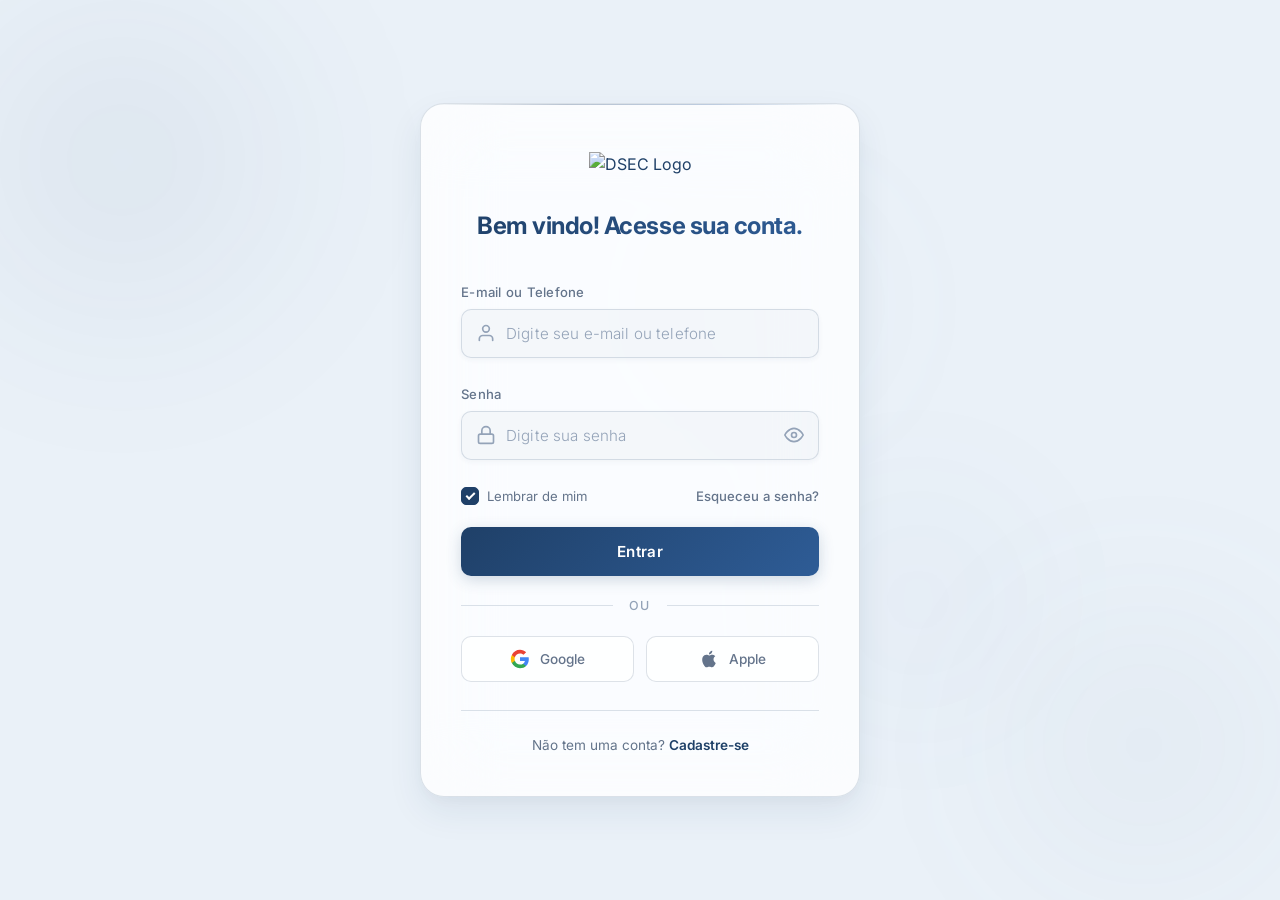
==== index.html @ 4c67d1b2 "primeiro commit" ====
<!DOCTYPE html>
<html lang="pt-BR">
<head>
  <meta charset="UTF-8">
  <meta name="viewport" content="width=device-width, initial-scale=1.0">
  <meta name="description" content="Login - Acesse sua conta">
  <title>Login | Acesse sua conta</title>
  <link rel="preconnect" href="https://fonts.googleapis.com">
  <link rel="preconnect" href="https://fonts.gstatic.com" crossorigin>
  <link href="https://fonts.googleapis.com/css2?family=Inter:wght@300;400;500;600;700;800&display=swap" rel="stylesheet">
  <link rel="stylesheet" href="style.css">
</head>
<body>
  <div class="bg-orbs" aria-hidden="true">
    <div class="orb orb-1"></div>
    <div class="orb orb-2"></div>
    <div class="orb orb-3"></div>
    <div class="orb orb-4"></div>
  </div>

  <main class="login-container">
    <div class="login-card" id="loginCard">
      <div class="brand">
        <div class="brand-icon" id="brandIcon" style="background: transparent; box-shadow: none; width: auto; height: auto;">
          <img src="logo.png" alt="DSEC Logo" class="brand-logo" style="max-width: 160px; height: auto;">
        </div>
        <h1 class="brand-name" style="font-size: 1.5rem; margin-top: 10px;">Bem vindo! Acesse sua conta.</h1>
      </div>

      <form id="loginForm" class="login-form" autocomplete="off" novalidate>
        <div class="form-group" id="identityGroup">
          <label for="identity" class="form-label" id="identityLabel">E-mail ou Telefone</label>
          <div class="input-wrapper" id="identityWrapper">
            <span class="input-icon" id="identityIcon">
              <svg width="20" height="20" viewBox="0 0 24 24" fill="none" stroke="currentColor" stroke-width="2" stroke-linecap="round" stroke-linejoin="round"><path d="M20 21v-2a4 4 0 0 0-4-4H8a4 4 0 0 0-4 4v2"/><circle cx="12" cy="7" r="4"/></svg>
            </span>
            <input type="text" id="identity" class="form-input" placeholder="Digite seu e-mail ou telefone" required autocomplete="off">
            <span class="input-badge" id="identityBadge"></span>
          </div>
          <span class="form-error" id="identityError"></span>
        </div>

        <div class="form-group" id="passwordGroup">
          <label for="password" class="form-label">Senha</label>
          <div class="input-wrapper">
            <span class="input-icon">
              <svg width="20" height="20" viewBox="0 0 24 24" fill="none" stroke="currentColor" stroke-width="2" stroke-linecap="round" stroke-linejoin="round"><rect x="3" y="11" width="18" height="11" rx="2"/><path d="M7 11V7a5 5 0 0 1 10 0v4"/></svg>
            </span>
            <input type="password" id="password" class="form-input" placeholder="Digite sua senha" required autocomplete="off">
            <button type="button" class="toggle-password" id="togglePassword" aria-label="Mostrar senha">
              <svg id="eyeOpen" width="20" height="20" viewBox="0 0 24 24" fill="none" stroke="currentColor" stroke-width="2" stroke-linecap="round" stroke-linejoin="round"><path d="M1 12s4-8 11-8 11 8 11 8-4 8-11 8-11-8-11-8z"/><circle cx="12" cy="12" r="3"/></svg>
              <svg id="eyeClosed" width="20" height="20" viewBox="0 0 24 24" fill="none" stroke="currentColor" stroke-width="2" stroke-linecap="round" stroke-linejoin="round" style="display:none"><path d="M17.94 17.94A10.07 10.07 0 0 1 12 20c-7 0-11-8-11-8a18.45 18.45 0 0 1 5.06-5.94M9.9 4.24A9.12 9.12 0 0 1 12 4c7 0 11 8 11 8a18.5 18.5 0 0 1-2.16 3.19m-6.72-1.07a3 3 0 1 1-4.24-4.24"/><line x1="1" y1="1" x2="23" y2="23"/></svg>
            </button>
          </div>
          <span class="form-error" id="passwordError"></span>
        </div>

        <div class="form-options">
          <label class="checkbox-wrapper" id="rememberWrapper">
            <input type="checkbox" id="rememberMe" checked>
            <span class="checkbox-custom"></span>
            <span class="checkbox-label">Lembrar de mim</span>
          </label>
          <a href="#" class="forgot-link" id="forgotPassword">Esqueceu a senha?</a>
        </div>

        <button type="submit" class="btn-login" id="btnLogin">
          <span class="btn-text">Entrar</span>
          <span class="btn-loader" id="btnLoader"><svg width="20" height="20" viewBox="0 0 24 24" class="spinner"><circle cx="12" cy="12" r="10" fill="none" stroke="currentColor" stroke-width="3" stroke-dasharray="31.4 31.4" stroke-linecap="round"/></svg></span>
        </button>

        <div class="divider"><span class="divider-line"></span><span class="divider-text">ou</span><span class="divider-line"></span></div>

        <div class="social-buttons">
          <button type="button" class="btn-social" id="btnGoogle" aria-label="Google">
            <svg width="20" height="20" viewBox="0 0 24 24"><path d="M22.56 12.25c0-.78-.07-1.53-.2-2.25H12v4.26h5.92a5.06 5.06 0 0 1-2.2 3.32v2.77h3.57c2.08-1.92 3.28-4.74 3.28-8.1z" fill="#4285F4"/><path d="M12 23c2.97 0 5.46-.98 7.28-2.66l-3.57-2.77c-.98.66-2.23 1.06-3.71 1.06-2.86 0-5.29-1.93-6.16-4.53H2.18v2.84C3.99 20.53 7.7 23 12 23z" fill="#34A853"/><path d="M5.84 14.09c-.22-.66-.35-1.36-.35-2.09s.13-1.43.35-2.09V7.07H2.18C1.43 8.55 1 10.22 1 12s.43 3.45 1.18 4.93l2.85-2.22.81-.62z" fill="#FBBC05"/><path d="M12 5.38c1.62 0 3.06.56 4.21 1.64l3.15-3.15C17.45 2.09 14.97 1 12 1 7.7 1 3.99 3.47 2.18 7.07l3.66 2.84c.87-2.6 3.3-4.53 6.16-4.53z" fill="#EA4335"/></svg>
            <span>Google</span>
          </button>
          <button type="button" class="btn-social" id="btnApple" aria-label="Apple">
            <svg width="20" height="20" viewBox="0 0 24 24" fill="currentColor"><path d="M18.71 19.5c-.83 1.24-1.71 2.45-3.05 2.47-1.34.03-1.77-.79-3.29-.79-1.53 0-2 .77-3.27.82-1.31.05-2.3-1.32-3.14-2.53C4.25 17 2.94 12.45 4.7 9.39c.87-1.52 2.43-2.48 4.12-2.51 1.28-.02 2.5.87 3.29.87.78 0 2.26-1.07 3.8-.91.65.03 2.47.26 3.64 1.98-.09.06-2.17 1.28-2.15 3.81.03 3.02 2.65 4.03 2.68 4.04-.03.07-.42 1.44-1.38 2.83M13 3.5c.73-.83 1.94-1.46 2.94-1.5.13 1.17-.34 2.35-1.04 3.19-.69.85-1.83 1.51-2.95 1.42-.15-1.15.41-2.35 1.05-3.11z"/></svg>
            <span>Apple</span>
          </button>
        </div>
      </form>

      <div class="signup-link">
        <p>Não tem uma conta? <a href="#" id="signupLink">Cadastre-se</a></p>
      </div>
    </div>

    <div class="login-card" id="signupCard" style="display: none;">
      <div class="brand">
        <div class="brand-icon" style="background: transparent; box-shadow: none; width: auto; height: auto;">
          <img src="logo.png" alt="DSEC Logo" class="brand-logo" style="max-width: 160px; height: auto;">
        </div>
        <h1 class="brand-name" style="font-size: 1.5rem; margin-top: 10px;">Cadastre-se</h1>
        <p class="brand-subtitle">Crie sua conta para começar.</p>
      </div>

      <form id="signupForm" class="login-form" autocomplete="off" novalidate>
        <div class="form-group" id="signupNameGroup">
          <label for="signupName" class="form-label">Nome Completo</label>
          <div class="input-wrapper">
            <span class="input-icon">
              <svg width="20" height="20" viewBox="0 0 24 24" fill="none" stroke="currentColor" stroke-width="2" stroke-linecap="round" stroke-linejoin="round"><path d="M20 21v-2a4 4 0 0 0-4-4H8a4 4 0 0 0-4 4v2"/><circle cx="12" cy="7" r="4"/></svg>
            </span>
            <input type="text" id="signupName" class="form-input" placeholder="Digite seu nome completo" required autocomplete="name">
          </div>
          <span class="form-error" id="signupNameError"></span>
        </div>

        <div class="form-group" id="signupIdentityGroup">
          <label for="signupIdentity" class="form-label" id="signupIdentityLabel">E-mail ou Telefone</label>
          <div class="input-wrapper" id="signupIdentityWrapper">
            <span class="input-icon" id="signupIdentityIcon">
              <svg width="20" height="20" viewBox="0 0 24 24" fill="none" stroke="currentColor" stroke-width="2" stroke-linecap="round" stroke-linejoin="round"><path d="M20 21v-2a4 4 0 0 0-4-4H8a4 4 0 0 0-4 4v2"/><circle cx="12" cy="7" r="4"/></svg>
            </span>
            <input type="text" id="signupIdentity" class="form-input" placeholder="Digite seu e-mail ou telefone" required autocomplete="off">
            <span class="input-badge" id="signupIdentityBadge"></span>
          </div>
          <span class="form-error" id="signupIdentityError"></span>
        </div>

        <div class="form-group" id="signupPasswordGroup">
          <label for="signupPassword" class="form-label">Senha</label>
          <div class="input-wrapper">
            <span class="input-icon">
              <svg width="20" height="20" viewBox="0 0 24 24" fill="none" stroke="currentColor" stroke-width="2" stroke-linecap="round" stroke-linejoin="round"><rect x="3" y="11" width="18" height="11" rx="2"/><path d="M7 11V7a5 5 0 0 1 10 0v4"/></svg>
            </span>
            <input type="password" id="signupPassword" class="form-input" placeholder="Crie uma senha" required autocomplete="new-password">
            <button type="button" class="toggle-password" id="toggleSignupPassword" aria-label="Mostrar senha">
              <svg id="signupEyeOpen" width="20" height="20" viewBox="0 0 24 24" fill="none" stroke="currentColor" stroke-width="2" stroke-linecap="round" stroke-linejoin="round"><path d="M1 12s4-8 11-8 11 8 11 8-4 8-11 8-11-8-11-8z"/><circle cx="12" cy="12" r="3"/></svg>
              <svg id="signupEyeClosed" width="20" height="20" viewBox="0 0 24 24" fill="none" stroke="currentColor" stroke-width="2" stroke-linecap="round" stroke-linejoin="round" style="display:none"><path d="M17.94 17.94A10.07 10.07 0 0 1 12 20c-7 0-11-8-11-8a18.45 18.45 0 0 1 5.06-5.94M9.9 4.24A9.12 9.12 0 0 1 12 4c7 0 11 8 11 8a18.5 18.5 0 0 1-2.16 3.19m-6.72-1.07a3 3 0 1 1-4.24-4.24"/><line x1="1" y1="1" x2="23" y2="23"/></svg>
            </button>
          </div>
          <span class="form-error" id="signupPasswordError"></span>
        </div>

        <button type="submit" class="btn-login" id="btnSignup">
          <span class="btn-text">Criar Conta</span>
          <span class="btn-loader" id="btnSignupLoader"><svg width="20" height="20" viewBox="0 0 24 24" class="spinner"><circle cx="12" cy="12" r="10" fill="none" stroke="currentColor" stroke-width="3" stroke-dasharray="31.4 31.4" stroke-linecap="round"/></svg></span>
        </button>
      </form>

      <div class="signup-link">
        <p>Já tem uma conta? <a href="#" id="backToLoginLink">Entrar</a></p>
      </div>
    </div>
  </main>

  <div class="toast" id="toast"><span class="toast-icon" id="toastIcon"></span><span class="toast-message" id="toastMessage"></span></div>
  <script src="script.js"></script>
</body>
</html>
---- style.css ----
/* ============================================
   DESIGN SYSTEM TOKENS
   ============================================ */
:root {
  --clr-bg: #eaf1f8;
  --clr-surface: rgba(255, 255, 255, 0.8);
  --clr-surface-hover: rgba(255, 255, 255, 0.95);
  --clr-border: rgba(31, 64, 104, 0.15);
  --clr-border-focus: rgba(31, 64, 104, 0.5);
  --clr-text: #1f4068;
  --clr-text-muted: #64748b;
  --clr-text-subtle: #94a3b8;
  --clr-primary: #1f4068;
  --clr-primary-hover: #152c48;
  --clr-primary-glow: rgba(31, 64, 104, 0.2);
  --clr-accent: #2e5c96;
  --clr-error: #ef4444;
  --clr-error-bg: rgba(239, 68, 68, 0.1);
  --clr-success: #10b981;
  --clr-success-bg: rgba(16, 185, 129, 0.1);
  --radius-sm: 10px;
  --radius-md: 16px;
  --radius-lg: 24px;
  --radius-full: 9999px;
  --shadow-card: 0 15px 35px rgba(31, 64, 104, 0.08), 0 5px 15px rgba(0, 0, 0, 0.03);
  --shadow-input: 0 2px 5px rgba(31, 64, 104, 0.05);
  --shadow-btn: 0 4px 15px rgba(31, 64, 104, 0.2);
  --transition-fast: 0.2s cubic-bezier(0.4, 0, 0.2, 1);
  --transition-smooth: 0.4s cubic-bezier(0.4, 0, 0.2, 1);
  --transition-spring: 0.5s cubic-bezier(0.34, 1.56, 0.64, 1);
  --font: 'Inter', -apple-system, BlinkMacSystemFont, 'Segoe UI', sans-serif;
}

/* ============================================
   RESET & BASE
   ============================================ */
*,
*::before,
*::after {
  margin: 0;
  padding: 0;
  box-sizing: border-box;
}

html {
  font-size: 16px;
  -webkit-font-smoothing: antialiased;
  -moz-osx-font-smoothing: grayscale;
}

body {
  font-family: var(--font);
  background: var(--clr-bg);
  color: var(--clr-text);
  min-height: 100vh;
  overflow-x: hidden;
  line-height: 1.6;
}

a {
  color: var(--clr-primary);
  text-decoration: none;
  transition: color var(--transition-fast);
}

a:hover {
  color: #a78bfa;
}

button {
  cursor: pointer;
  border: none;
  background: none;
  font-family: inherit;
}

input {
  font-family: inherit;
}

/* ============================================
   ANIMATED BACKGROUND
   ============================================ */
.bg-orbs {
  position: fixed;
  inset: 0;
  z-index: 0;
  pointer-events: none;
  overflow: hidden;
}

.orb {
  position: absolute;
  border-radius: 50%;
  filter: blur(80px);
  opacity: 0.5;
  animation: orbFloat 20s ease-in-out infinite alternate;
}

.orb-1 {
  width: 500px;
  height: 500px;
  background: radial-gradient(circle, rgba(31, 64, 104, 0.15), transparent 70%);
  top: -10%;
  left: -10%;
  animation-duration: 18s;
}

.orb-2 {
  width: 400px;
  height: 400px;
  background: radial-gradient(circle, rgba(122, 139, 153, 0.15), transparent 70%);
  bottom: -5%;
  right: -5%;
  animation-duration: 22s;
  animation-delay: -5s;
}

.orb-3 {
  width: 300px;
  height: 300px;
  background: radial-gradient(circle, rgba(46, 92, 150, 0.1), transparent 70%);
  top: 50%;
  left: 60%;
  animation-duration: 25s;
  animation-delay: -10s;
}

.orb-4 {
  width: 250px;
  height: 250px;
  background: radial-gradient(circle, rgba(160, 175, 192, 0.15), transparent 70%);
  top: 20%;
  right: 30%;
  animation-duration: 15s;
  animation-delay: -3s;
}

@keyframes orbFloat {
  0% {
    transform: translate(0, 0) scale(1);
  }

  33% {
    transform: translate(60px, -40px) scale(1.1);
  }

  66% {
    transform: translate(-30px, 50px) scale(0.95);
  }

  100% {
    transform: translate(40px, 20px) scale(1.05);
  }
}

/* ============================================
   LOGIN CONTAINER & CARD
   ============================================ */
.login-container {
  display: flex;
  align-items: center;
  justify-content: center;
  min-height: 100vh;
  padding: 24px;
  position: relative;
  z-index: 1;
}

.login-card {
  width: 100%;
  max-width: 440px;
  background: var(--clr-surface);
  backdrop-filter: blur(40px) saturate(150%);
  -webkit-backdrop-filter: blur(40px) saturate(150%);
  border: 1px solid var(--clr-border);
  border-radius: var(--radius-lg);
  padding: 48px 40px 40px;
  box-shadow: var(--shadow-card);
  animation: cardEntrance 0.8s var(--transition-smooth) both;
  position: relative;
  overflow: hidden;
}

.login-card::before {
  content: '';
  position: absolute;
  top: 0;
  left: 0;
  right: 0;
  height: 1px;
  background: linear-gradient(90deg, transparent, rgba(31, 64, 104, 0.3), rgba(46, 92, 150, 0.3), transparent);
}

@keyframes cardEntrance {
  from {
    opacity: 0;
    transform: translateY(30px) scale(0.97);
  }

  to {
    opacity: 1;
    transform: translateY(0) scale(1);
  }
}

/* ============================================
   BRAND / HEADER
   ============================================ */
.brand {
  text-align: center;
  margin-bottom: 36px;
}

.brand-icon {
  display: inline-flex;
  align-items: center;
  justify-content: center;
  width: 64px;
  height: 64px;
  background: rgba(139, 92, 246, 0.1);
  border-radius: var(--radius-md);
  margin-bottom: 20px;
  animation: iconPulse 3s ease-in-out infinite;
}

@keyframes iconPulse {

  0%,
  100% {
    box-shadow: 0 0 0 0 rgba(139, 92, 246, 0.2);
  }

  50% {
    box-shadow: 0 0 0 12px rgba(139, 92, 246, 0);
  }
}

.brand-name {
  font-size: 1.75rem;
  font-weight: 700;
  letter-spacing: -0.02em;
  background: linear-gradient(135deg, var(--clr-primary), var(--clr-accent));
  -webkit-background-clip: text;
  -webkit-text-fill-color: transparent;
  background-clip: text;
}

.brand-subtitle {
  font-size: 0.9rem;
  color: var(--clr-text-muted);
  margin-top: 6px;
  font-weight: 400;
}

/* ============================================
   FORM ELEMENTS
   ============================================ */
.login-form {
  display: flex;
  flex-direction: column;
  gap: 20px;
}

.form-group {
  display: flex;
  flex-direction: column;
  gap: 6px;
}

.form-label {
  font-size: 0.82rem;
  font-weight: 500;
  color: var(--clr-text-muted);
  letter-spacing: 0.02em;
  transition: color var(--transition-fast);
}

.form-group:focus-within .form-label {
  color: var(--clr-primary);
}

.input-wrapper {
  position: relative;
  display: flex;
  align-items: center;
  background: rgba(31, 64, 104, 0.03);
  border: 1px solid var(--clr-border);
  border-radius: var(--radius-sm);
  transition: all var(--transition-fast);
  box-shadow: var(--shadow-input);
}

.input-wrapper:hover {
  border-color: rgba(31, 64, 104, 0.15);
  background: rgba(31, 64, 104, 0.05);
}

.input-wrapper:focus-within {
  border-color: var(--clr-border-focus);
  box-shadow: 0 0 0 3px var(--clr-primary-glow), var(--shadow-input);
  background: rgba(31, 64, 104, 0.05);
}

.input-wrapper.error {
  border-color: var(--clr-error);
  box-shadow: 0 0 0 3px var(--clr-error-bg);
}

.input-wrapper.success {
  border-color: var(--clr-success);
}

.input-icon {
  display: flex;
  align-items: center;
  justify-content: center;
  padding-left: 14px;
  color: var(--clr-text-subtle);
  transition: color var(--transition-fast);
  flex-shrink: 0;
}

.input-wrapper:focus-within .input-icon {
  color: var(--clr-primary);
}

.form-input {
  width: 100%;
  padding: 14px 14px 14px 10px;
  background: transparent;
  border: none;
  outline: none;
  color: var(--clr-text);
  font-size: 0.95rem;
  letter-spacing: 0.01em;
}

.form-input::placeholder {
  color: var(--clr-text-subtle);
  font-weight: 300;
}

.input-badge {
  position: absolute;
  right: 12px;
  top: 50%;
  transform: translateY(-50%);
  font-size: 0.65rem;
  font-weight: 600;
  padding: 2px 8px;
  border-radius: var(--radius-full);
  text-transform: uppercase;
  letter-spacing: 0.08em;
  opacity: 0;
  transition: all var(--transition-spring);
  pointer-events: none;
}

.input-badge.show {
  opacity: 1;
}

.input-badge.email {
  background: rgba(99, 102, 241, 0.15);
  color: #818cf8;
}

.input-badge.phone {
  background: rgba(16, 185, 129, 0.15);
  color: #34d399;
}

.form-error {
  font-size: 0.78rem;
  color: var(--clr-error);
  min-height: 0;
  overflow: hidden;
  transition: all var(--transition-fast);
  opacity: 0;
  max-height: 0;
}

.form-error.show {
  opacity: 1;
  max-height: 30px;
  margin-top: 2px;
}

/* ============================================
   TOGGLE PASSWORD
   ============================================ */
.toggle-password {
  display: flex;
  align-items: center;
  justify-content: center;
  padding: 0 14px;
  color: var(--clr-text-subtle);
  transition: color var(--transition-fast);
  flex-shrink: 0;
}

.toggle-password:hover {
  color: var(--clr-text);
}

/* ============================================
   FORM OPTIONS ROW
   ============================================ */
.form-options {
  display: flex;
  align-items: center;
  justify-content: space-between;
  gap: 8px;
}

.checkbox-wrapper {
  display: flex;
  align-items: center;
  gap: 8px;
  cursor: pointer;
  user-select: none;
}

.checkbox-wrapper input[type="checkbox"] {
  display: none;
}

.checkbox-custom {
  width: 18px;
  height: 18px;
  border: 1.5px solid var(--clr-border);
  border-radius: 5px;
  display: flex;
  align-items: center;
  justify-content: center;
  transition: all var(--transition-fast);
  position: relative;
  flex-shrink: 0;
  background: rgba(31, 64, 104, 0.03);
}

.checkbox-wrapper input:checked+.checkbox-custom {
  background: var(--clr-primary);
  border-color: var(--clr-primary);
}

.checkbox-wrapper input:checked+.checkbox-custom::after {
  content: '';
  width: 5px;
  height: 9px;
  border: 2px solid #fff;
  border-top: none;
  border-left: none;
  transform: rotate(45deg) translate(-1px, -1px);
}

.checkbox-label {
  font-size: 0.82rem;
  color: var(--clr-text-muted);
}

.forgot-link {
  font-size: 0.82rem;
  font-weight: 500;
  color: var(--clr-text-muted);
  transition: color var(--transition-fast);
}

.forgot-link:hover {
  color: var(--clr-primary);
}

/* ============================================
   LOGIN BUTTON
   ============================================ */
.btn-login {
  position: relative;
  width: 100%;
  padding: 15px 24px;
  background: linear-gradient(135deg, var(--clr-primary), var(--clr-accent));
  color: #fff;
  font-size: 0.95rem;
  font-weight: 600;
  border-radius: var(--radius-sm);
  letter-spacing: 0.02em;
  box-shadow: var(--shadow-btn);
  transition: all var(--transition-fast);
  overflow: hidden;
  display: flex;
  align-items: center;
  justify-content: center;
}

.btn-login::before {
  content: '';
  position: absolute;
  inset: 0;
  background: linear-gradient(135deg, rgba(255, 255, 255, 0.15), transparent);
  opacity: 0;
  transition: opacity var(--transition-fast);
}

.btn-login:hover::before {
  opacity: 1;
}

.btn-login:hover {
  transform: translateY(-1px);
  box-shadow: 0 6px 30px rgba(139, 92, 246, 0.45);
}

.btn-login:active {
  transform: translateY(0);
  box-shadow: 0 2px 10px rgba(139, 92, 246, 0.3);
}

.btn-login.loading .btn-text {
  opacity: 0;
}

.btn-login.loading .btn-loader {
  opacity: 1;
}

.btn-loader {
  position: absolute;
  opacity: 0;
  transition: opacity var(--transition-fast);
}

.spinner {
  animation: spin 0.8s linear infinite;
}

@keyframes spin {
  to {
    transform: rotate(360deg);
  }
}

/* ============================================
   DIVIDER
   ============================================ */
.divider {
  display: flex;
  align-items: center;
  gap: 16px;
}

.divider-line {
  flex: 1;
  height: 1px;
  background: var(--clr-border);
}

.divider-text {
  font-size: 0.78rem;
  color: var(--clr-text-subtle);
  font-weight: 500;
  text-transform: uppercase;
  letter-spacing: 0.1em;
}

/* ============================================
   SOCIAL BUTTONS
   ============================================ */
.social-buttons {
  display: flex;
  gap: 12px;
}

.btn-social {
  flex: 1;
  display: flex;
  align-items: center;
  justify-content: center;
  gap: 10px;
  padding: 12px 16px;
  background: var(--clr-surface);
  border: 1px solid var(--clr-border);
  border-radius: var(--radius-sm);
  color: var(--clr-text-muted);
  font-size: 0.85rem;
  font-weight: 500;
  transition: all var(--transition-fast);
}

.btn-social:hover {
  background: var(--clr-surface-hover);
  border-color: rgba(31, 64, 104, 0.15);
  color: var(--clr-text);
  transform: translateY(-1px);
}

/* ============================================
   SIGNUP LINK
   ============================================ */
.signup-link {
  text-align: center;
  margin-top: 28px;
  padding-top: 24px;
  border-top: 1px solid var(--clr-border);
}

.signup-link p {
  font-size: 0.85rem;
  color: var(--clr-text-muted);
}

.signup-link a {
  font-weight: 600;
  color: var(--clr-primary);
}

.signup-link a:hover {
  color: #a78bfa;
  text-decoration: underline;
}

/* ============================================
   TOAST NOTIFICATION
   ============================================ */
.toast {
  position: fixed;
  bottom: 32px;
  left: 50%;
  transform: translateX(-50%) translateY(100px);
  display: flex;
  align-items: center;
  gap: 10px;
  padding: 14px 24px;
  background: rgba(255, 255, 255, 0.95);
  backdrop-filter: blur(20px);
  border: 1px solid var(--clr-border);
  border-radius: var(--radius-sm);
  box-shadow: 0 10px 40px rgba(0, 0, 0, 0.1);
  font-size: 0.88rem;
  color: var(--clr-text);
  z-index: 1000;
  opacity: 0;
  transition: all 0.5s cubic-bezier(0.34, 1.56, 0.64, 1);
}

.toast.show {
  transform: translateX(-50%) translateY(0);
  opacity: 1;
}

.toast.success {
  border-color: rgba(16, 185, 129, 0.3);
}

.toast.error {
  border-color: rgba(244, 63, 94, 0.3);
}

.toast-icon {
  font-size: 1.1rem;
}

/* ============================================
   RESPONSIVE
   ============================================ */
@media (max-width: 480px) {
  .login-card {
    padding: 36px 24px 32px;
    border-radius: var(--radius-md);
  }

  .brand-name {
    font-size: 1.5rem;
  }

  .social-buttons {
    flex-direction: column;
  }
}
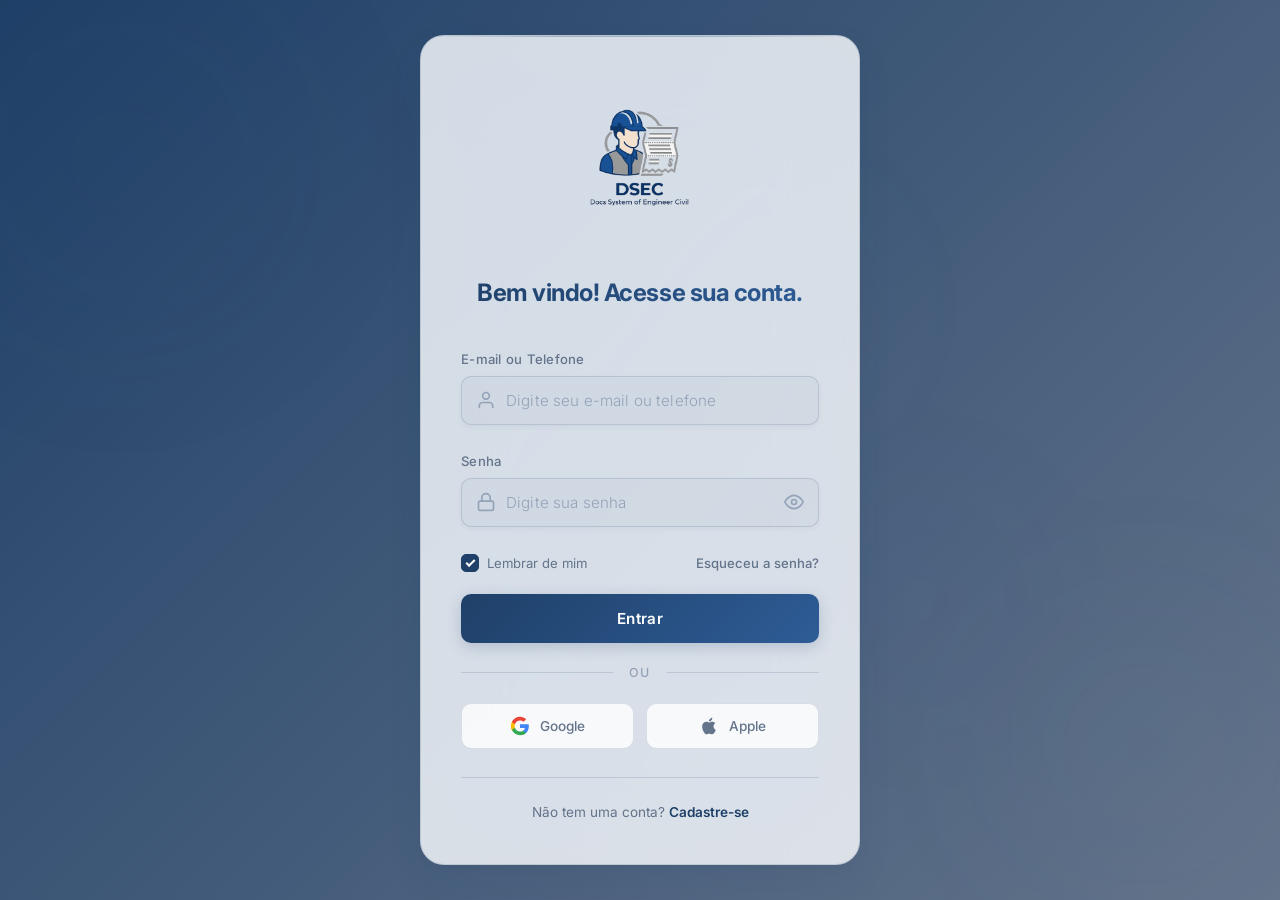
==== commit 44c8233f: "Adicionando rotinas de login com google e apple e tela de cadastro" ====
--- a/index.html
+++ b/index.html
@@ -146,6 +146,101 @@
         <p>Já tem uma conta? <a href="#" id="backToLoginLink">Entrar</a></p>
       </div>
     </div>
+
+    <div class="login-card" id="forgotCard" style="display: none;">
+      <div class="brand">
+        <div class="brand-icon" style="background: transparent; box-shadow: none; width: auto; height: auto;">
+          <img src="logo.png" alt="DSEC Logo" class="brand-logo" style="max-width: 160px; height: auto;">
+        </div>
+        <h1 class="brand-name" style="font-size: 1.5rem; margin-top: 10px;">Recuperar Senha</h1>
+        <p class="brand-subtitle">Crie uma nova senha para sua conta.</p>
+      </div>
+
+      <form id="forgotForm" class="login-form" autocomplete="off" novalidate>
+        <div class="form-group" id="forgotPasswordGroup">
+          <label for="forgotPasswordInput" class="form-label">Nova Senha</label>
+          <div class="input-wrapper">
+            <span class="input-icon">
+              <svg width="20" height="20" viewBox="0 0 24 24" fill="none" stroke="currentColor" stroke-width="2" stroke-linecap="round" stroke-linejoin="round"><rect x="3" y="11" width="18" height="11" rx="2"/><path d="M7 11V7a5 5 0 0 1 10 0v4"/></svg>
+            </span>
+            <input type="password" id="forgotPasswordInput" class="form-input" placeholder="Digite a nova senha" required>
+            <button type="button" class="toggle-password" id="toggleForgotPwdBtn" aria-label="Mostrar senha">
+              <svg id="forgotEyeOpen" width="20" height="20" viewBox="0 0 24 24" fill="none" stroke="currentColor" stroke-width="2" stroke-linecap="round" stroke-linejoin="round"><path d="M1 12s4-8 11-8 11 8 11 8-4 8-11 8-11-8-11-8z"/><circle cx="12" cy="12" r="3"/></svg>
+              <svg id="forgotEyeClosed" width="20" height="20" viewBox="0 0 24 24" fill="none" stroke="currentColor" stroke-width="2" stroke-linecap="round" stroke-linejoin="round" style="display:none"><path d="M17.94 17.94A10.07 10.07 0 0 1 12 20c-7 0-11-8-11-8a18.45 18.45 0 0 1 5.06-5.94M9.9 4.24A9.12 9.12 0 0 1 12 4c7 0 11 8 11 8a18.5 18.5 0 0 1-2.16 3.19m-6.72-1.07a3 3 0 1 1-4.24-4.24"/><line x1="1" y1="1" x2="23" y2="23"/></svg>
+            </button>
+          </div>
+          <span class="form-error" id="forgotPasswordError"></span>
+        </div>
+
+        <div class="form-group" id="forgotConfirmGroup">
+          <label for="forgotConfirmInput" class="form-label">Confirmar Senha</label>
+          <div class="input-wrapper">
+            <span class="input-icon">
+              <svg width="20" height="20" viewBox="0 0 24 24" fill="none" stroke="currentColor" stroke-width="2" stroke-linecap="round" stroke-linejoin="round"><rect x="3" y="11" width="18" height="11" rx="2"/><path d="M7 11V7a5 5 0 0 1 10 0v4"/></svg>
+            </span>
+            <input type="password" id="forgotConfirmInput" class="form-input" placeholder="Confirme a nova senha" required>
+            <button type="button" class="toggle-password" id="toggleForgotConfirmBtn" aria-label="Mostrar senha">
+              <svg id="forgotConfirmEyeOpen" width="20" height="20" viewBox="0 0 24 24" fill="none" stroke="currentColor" stroke-width="2" stroke-linecap="round" stroke-linejoin="round"><path d="M1 12s4-8 11-8 11 8 11 8-4 8-11 8-11-8-11-8z"/><circle cx="12" cy="12" r="3"/></svg>
+              <svg id="forgotConfirmEyeClosed" width="20" height="20" viewBox="0 0 24 24" fill="none" stroke="currentColor" stroke-width="2" stroke-linecap="round" stroke-linejoin="round" style="display:none"><path d="M17.94 17.94A10.07 10.07 0 0 1 12 20c-7 0-11-8-11-8a18.45 18.45 0 0 1 5.06-5.94M9.9 4.24A9.12 9.12 0 0 1 12 4c7 0 11 8 11 8a18.5 18.5 0 0 1-2.16 3.19m-6.72-1.07a3 3 0 1 1-4.24-4.24"/><line x1="1" y1="1" x2="23" y2="23"/></svg>
+            </button>
+          </div>
+          <span class="form-error" id="forgotConfirmError"></span>
+        </div>
+
+        <button type="submit" class="btn-login" id="btnForgotSubmit">
+          <span class="btn-text">Alterar Senha</span>
+          <span class="btn-loader" id="btnForgotLoader"><svg width="20" height="20" viewBox="0 0 24 24" class="spinner"><circle cx="12" cy="12" r="10" fill="none" stroke="currentColor" stroke-width="3" stroke-dasharray="31.4 31.4" stroke-linecap="round"/></svg></span>
+        </button>
+      </form>
+
+      <div class="signup-link">
+        <p>Lembrou a senha? <a href="#" id="backToLoginFromForgotLink">Entrar</a></p>
+      </div>
+    </div>
+
+    <div class="login-card" id="googleCard" style="display: none; text-align: center;">
+      <div style="margin-bottom: 24px;">
+        <svg width="48" height="48" viewBox="0 0 24 24"><path d="M22.56 12.25c0-.78-.07-1.53-.2-2.25H12v4.26h5.92a5.06 5.06 0 0 1-2.2 3.32v2.77h3.57c2.08-1.92 3.28-4.74 3.28-8.1z" fill="#4285F4"/><path d="M12 23c2.97 0 5.46-.98 7.28-2.66l-3.57-2.77c-.98.66-2.23 1.06-3.71 1.06-2.86 0-5.29-1.93-6.16-4.53H2.18v2.84C3.99 20.53 7.7 23 12 23z" fill="#34A853"/><path d="M5.84 14.09c-.22-.66-.35-1.36-.35-2.09s.13-1.43.35-2.09V7.07H2.18C1.43 8.55 1 10.22 1 12s.43 3.45 1.18 4.93l2.85-2.22.81-.62z" fill="#FBBC05"/><path d="M12 5.38c1.62 0 3.06.56 4.21 1.64l3.15-3.15C17.45 2.09 14.97 1 12 1 7.7 1 3.99 3.47 2.18 7.07l3.66 2.84c.87-2.6 3.3-4.53 6.16-4.53z" fill="#EA4335"/></svg>
+      </div>
+      <h2 style="font-size: 1.3rem; margin-bottom: 8px;">Fazer login com o Google</h2>
+      <p style="color: var(--clr-text-muted); font-size: 0.9rem; margin-bottom: 24px;">Prossiga para acessar sua conta na DSEC.</p>
+      
+      <form id="googleForm" autocomplete="off">
+        <div class="input-wrapper" style="margin-bottom: 16px;">
+          <input type="email" id="googleEmail" class="form-input" placeholder="E-mail ou telefone" required>
+        </div>
+        <button type="submit" class="btn-login" id="btnGoogleSubmit" style="background: #1a73e8;">
+          <span class="btn-text">Avançar</span>
+          <span class="btn-loader"><svg width="20" height="20" viewBox="0 0 24 24" class="spinner"><circle cx="12" cy="12" r="10" fill="none" stroke="currentColor" stroke-width="3" stroke-dasharray="31.4 31.4" stroke-linecap="round"/></svg></span>
+        </button>
+      </form>
+      
+      <div style="margin-top: 24px;">
+        <a href="#" id="backToLoginFromGoogle" style="font-size: 0.9rem; font-weight: 500;">Voltar</a>
+      </div>
+    </div>
+
+    <div class="login-card" id="appleCard" style="display: none; text-align: center;">
+      <div style="margin-bottom: 24px;">
+        <svg width="48" height="48" viewBox="0 0 24 24" fill="#000"><path d="M18.71 19.5c-.83 1.24-1.71 2.45-3.05 2.47-1.34.03-1.77-.79-3.29-.79-1.53 0-2 .77-3.27.82-1.31.05-2.3-1.32-3.14-2.53C4.25 17 2.94 12.45 4.7 9.39c.87-1.52 2.43-2.48 4.12-2.51 1.28-.02 2.5.87 3.29.87.78 0 2.26-1.07 3.8-.91.65.03 2.47.26 3.64 1.98-.09.06-2.17 1.28-2.15 3.81.03 3.02 2.65 4.03 2.68 4.04-.03.07-.42 1.44-1.38 2.83M13 3.5c.73-.83 1.94-1.46 2.94-1.5.13 1.17-.34 2.35-1.04 3.19-.69.85-1.83 1.51-2.95 1.42-.15-1.15.41-2.35 1.05-3.11z"/></svg>
+      </div>
+      <h2 style="font-size: 1.3rem; margin-bottom: 8px;">Iniciar sessão com a Apple</h2>
+      <p style="color: var(--clr-text-muted); font-size: 0.9rem; margin-bottom: 24px;">Use o seu ID Apple para acessar a DSEC.</p>
+      
+      <form id="appleForm" autocomplete="off">
+        <div class="input-wrapper" style="margin-bottom: 16px;">
+          <input type="text" id="appleId" class="form-input" placeholder="ID Apple" required>
+        </div>
+        <button type="submit" class="btn-login" id="btnAppleSubmit" style="background: #000;">
+          <span class="btn-text">Continuar</span>
+          <span class="btn-loader"><svg width="20" height="20" viewBox="0 0 24 24" class="spinner"><circle cx="12" cy="12" r="10" fill="none" stroke="currentColor" stroke-width="3" stroke-dasharray="31.4 31.4" stroke-linecap="round"/></svg></span>
+        </button>
+      </form>
+      
+      <div style="margin-top: 24px;">
+        <a href="#" id="backToLoginFromApple" style="font-size: 0.9rem; font-weight: 500;">Cancelar</a>
+      </div>
+    </div>
   </main>
 
   <div class="toast" id="toast"><span class="toast-icon" id="toastIcon"></span><span class="toast-message" id="toastMessage"></span></div>
--- a/style.css
+++ b/style.css
@@ -50,7 +50,7 @@
 
 body {
   font-family: var(--font);
-  background: var(--clr-bg);
+  background: linear-gradient(135deg, var(--clr-primary), var(--clr-text-muted));
   color: var(--clr-text);
   min-height: 100vh;
   overflow-x: hidden;
